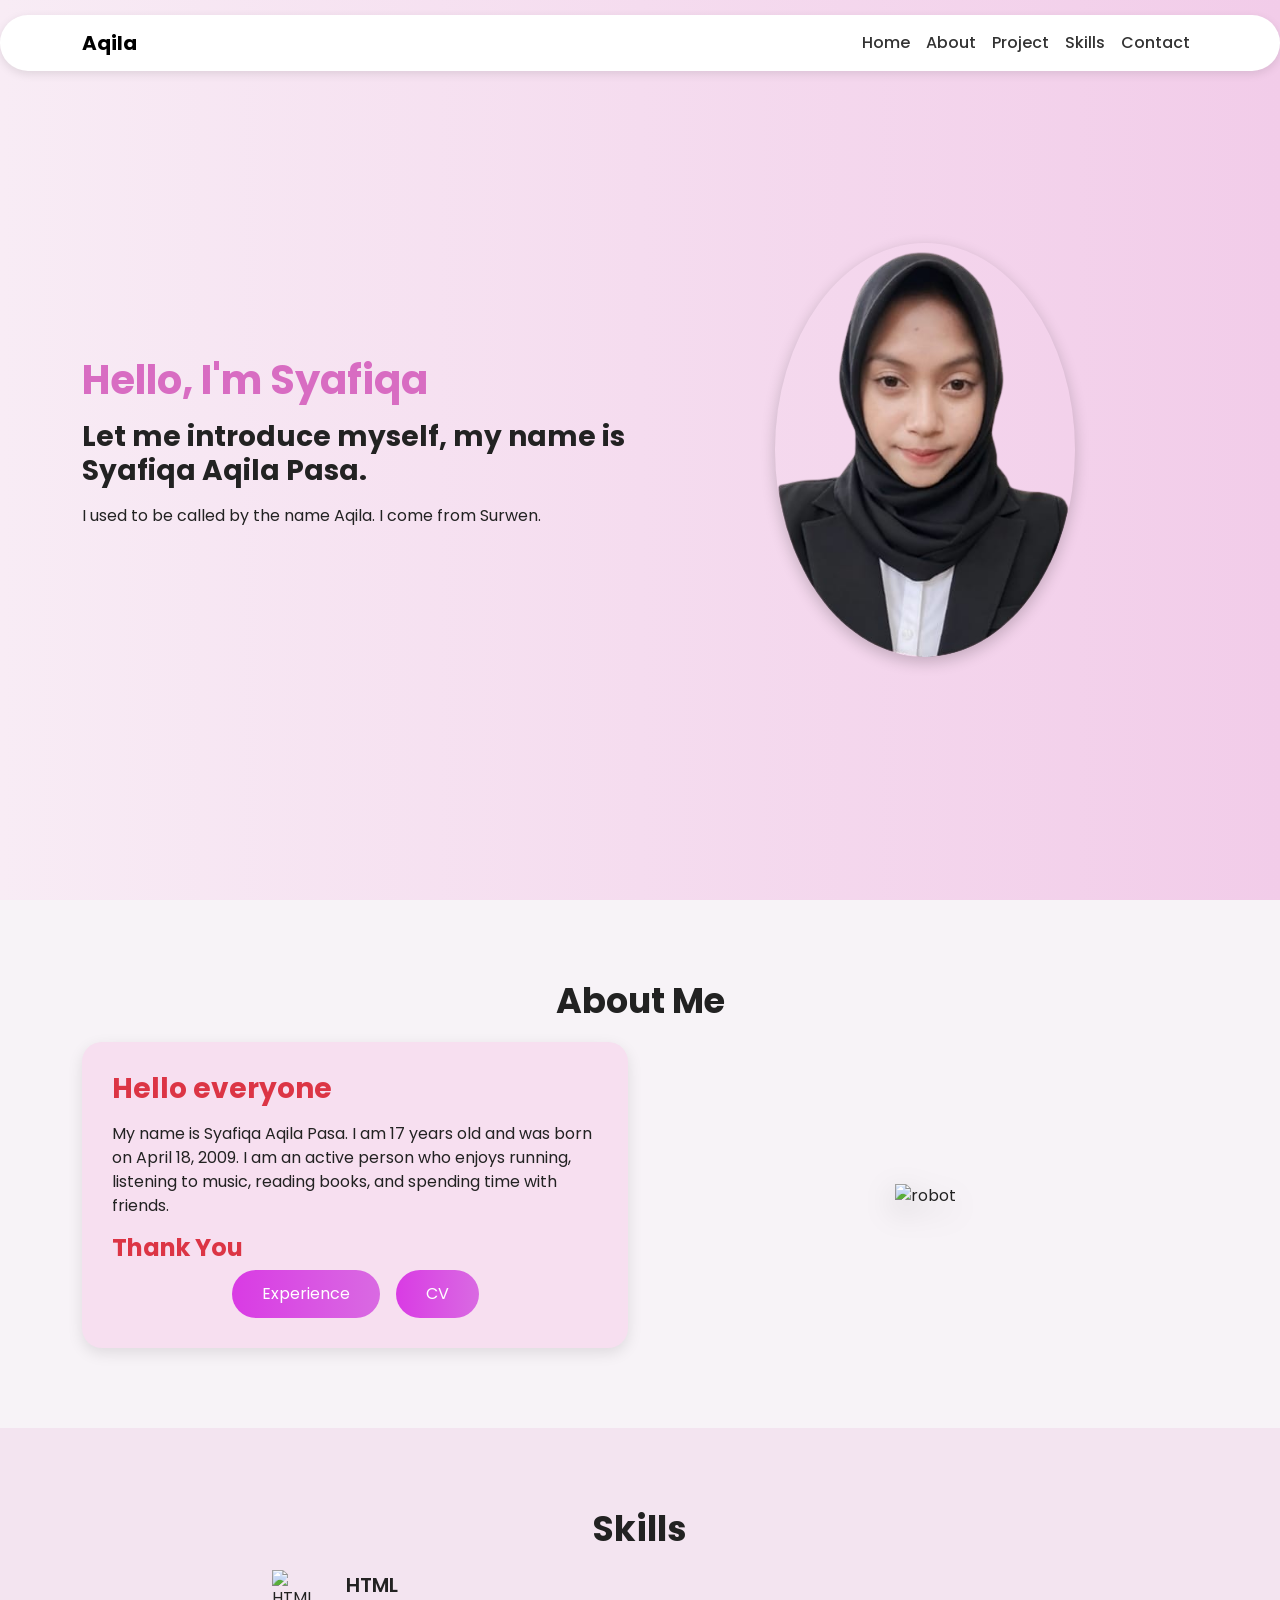
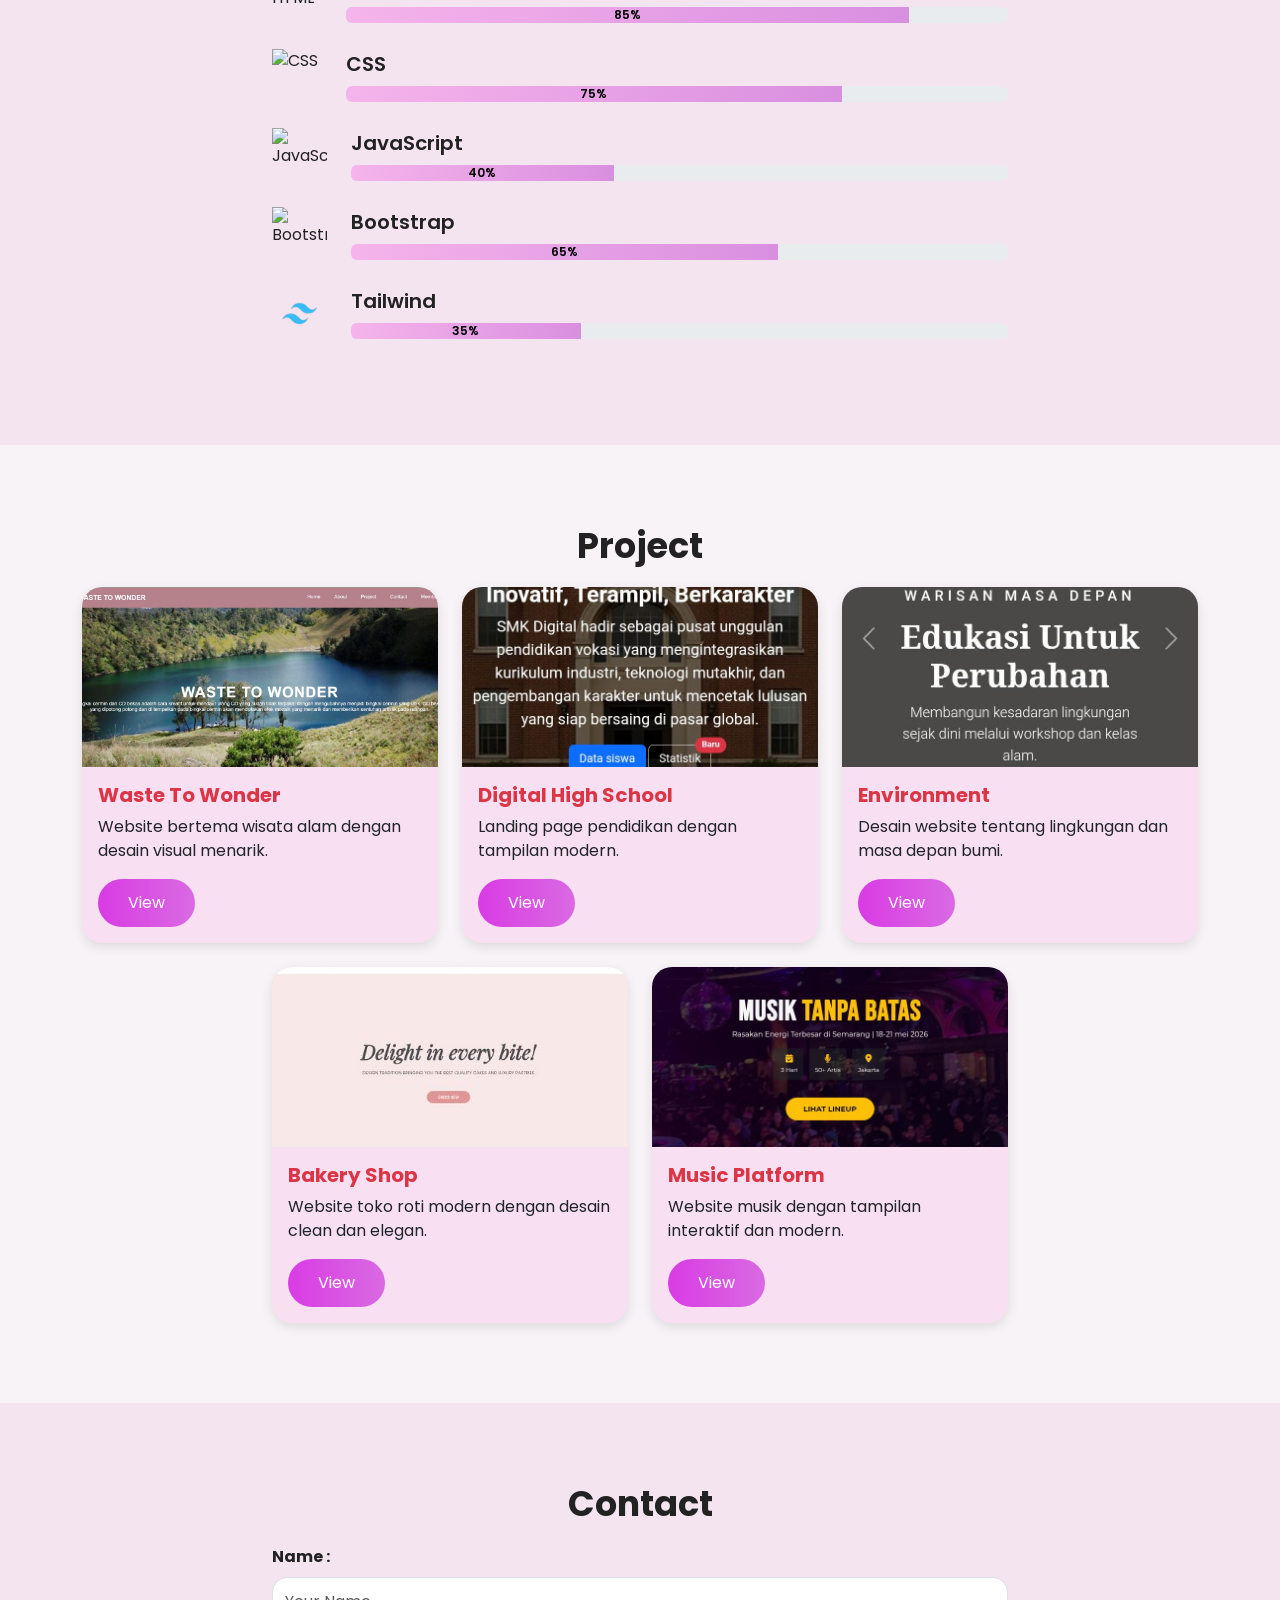
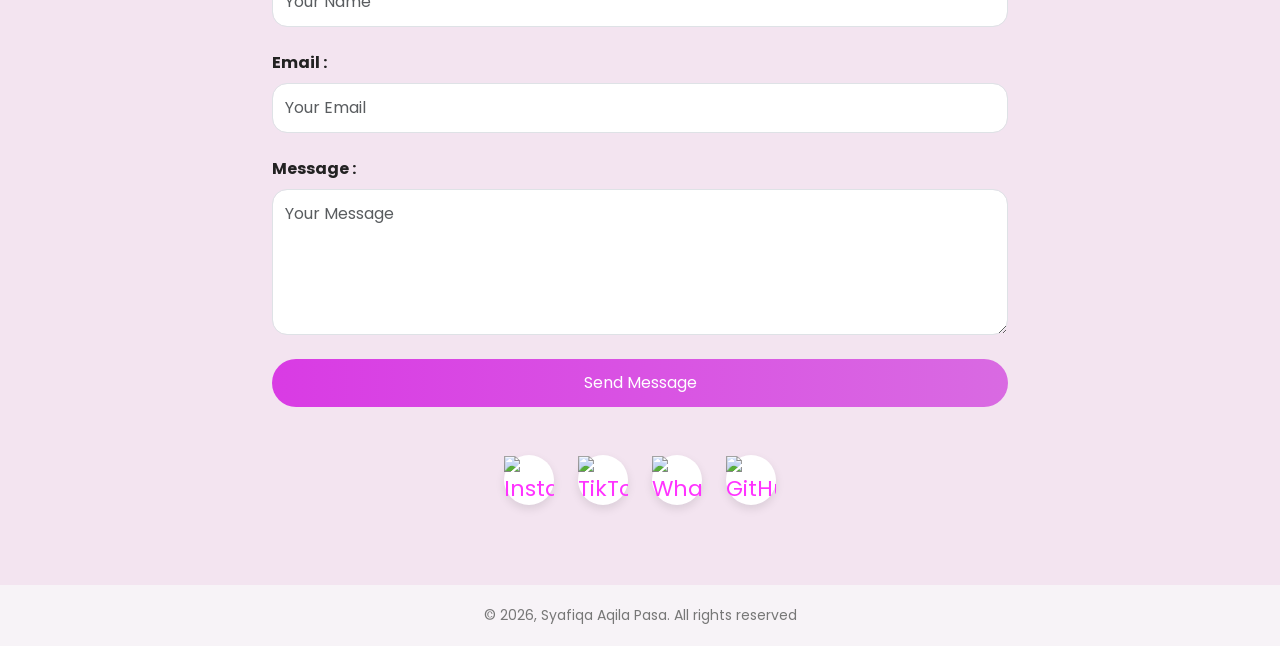
==== index.html @ b331b490 "Add files via upload" ====
<!DOCTYPE html>
<html lang="id">
<head>
  <meta charset="UTF-8">
  <meta name="viewport" content="width=device-width, initial-scale=1.0">
  <title>Portfolio Aqila</title>

  <!-- Bootstrap -->
  <link href="https://cdn.jsdelivr.net/npm/bootstrap@5.3.3/dist/css/bootstrap.min.css" rel="stylesheet">

  <!-- Bootstrap Icons -->
  <link rel="stylesheet" href="https://cdn.jsdelivr.net/npm/bootstrap-icons@1.11.3/font/bootstrap-icons.min.css">

  <!-- Google Font -->
  <link href="https://fonts.googleapis.com/css2?family=Poppins:wght@300;400;500;600;700&display=swap" rel="stylesheet">

  <!-- CSS -->
  <link rel="stylesheet" href="portofolio.css">
</head>
<body>

  <!-- Navbar -->
<div class="container">
  <nav class="navbar navbar-expand-lg px-4 fixed-top">
    
    <div class="container nav-container">

      <a class="navbar-brand" href="#">Aqila</a>

      <button class="navbar-toggler" type="button" data-bs-toggle="collapse" data-bs-target="#navbarNav">
        <span class="navbar-toggler-icon"></span>
      </button>

      <div class="collapse navbar-collapse justify-content-end" id="navbarNav">
        <ul class="navbar-nav">
          <li class="nav-item"><a class="nav-link" href="#home">Home</a></li>
          <li class="nav-item"><a class="nav-link" href="#about">About</a></li>
          <li class="nav-item"><a class="nav-link" href="#project">Project</a></li>
          <li class="nav-item"><a class="nav-link" href="#skills">Skills</a></li>
          <li class="nav-item"><a class="nav-link" href="#contact">Contact</a></li>
        </ul>
      </div>

    </div>
  </nav>
</div>
  <!-- Hero -->
  <section class="hero" id="home">
    <div class="container">
      <div class="row align-items-center">

        <div class="col-lg-6">
          <h1>Hello, I'm Syafiqa</h1>

          <h3 class="fw-bold mt-3">
            Let me introduce myself, my name is Syafiqa Aqila Pasa.
          </h3>

          <p class="mt-3">
            I used to be called by the name Aqila. I come from Surwen.
          </p>
        </div>

        <div class="col-lg-6 text-center mt-5 mt-lg-0">
          <img src="yyy1.png" alt="profile">
        </div>

      </div>
    </div>
  </section>

  <!-- About -->
  <section id="about">
    <div class="container">

      <h2 class="section-title">About Me</h2>

      <div class="row align-items-center">

        <div class="col-lg-6">
          <div class="about-box">

            <h3 class="text-danger fw-bold">Hello everyone</h3>

            <p class="mt-3">
              My name is Syafiqa Aqila Pasa. I am 17 years old and was born on April 18, 2009.
              I am an active person who enjoys running, listening to music,
              reading books, and spending time with friends.
            </p>

            <h4 class="text-danger fw-bold">Thank You</h4>
            <!-- LINK -->
            <div class="d-flex gap-3 justify-content-center">
  
            <a href="experiec.html" class="btn btn-custom">
              Experience
            </a>

            <a href="cv.html" class="btn btn-custom">
              CV
            </a>
            </div>
          </div>
        </div>

        <div class="col-lg-6 text-center mt-4 mt-lg-0">

  <div class="robot-animation">
    <img 
      class="robot-img"
      src="https://cdn-icons-png.flaticon.com/512/4712/4712109.png" 
      alt="robot"
    >
  </div>

</div>
  </section>

  <!-- Skills -->
  <section class="skills" id="skills">

  <div class="container">

    <h2 class="section-title">Skills</h2>

    <div class="row justify-content-center">

      <div class="col-lg-8">

        <!-- HTML -->
        <div class="skill-item d-flex align-items-center mb-4">

          <img 
            src="https://cdn-icons-png.flaticon.com/512/732/732212.png" 
            alt="HTML"
            class="skill-icon"
          >

          <div class="w-100 ms-4">
            <h5>HTML</h5>

            <div class="progress">
              <div class="progress-bar" style="width:85%">
                85%
              </div>
            </div>
          </div>

        </div>

        <!-- CSS -->
        <div class="skill-item d-flex align-items-center mb-4">

          <img 
            src="https://cdn-icons-png.flaticon.com/512/732/732190.png" 
            alt="CSS"
            class="skill-icon"
          >

          <div class="w-100 ms-4">
            <h5>CSS</h5>

            <div class="progress">
              <div class="progress-bar" style="width:75%">
                75%
              </div>
            </div>
          </div>

        </div>

        <!-- JavaScript -->
        <div class="skill-item d-flex align-items-center mb-4">

          <img 
            src="https://cdn-icons-png.flaticon.com/512/5968/5968292.png" 
            alt="JavaScript"
            class="skill-icon"
          >

          <div class="w-100 ms-4">
            <h5>JavaScript</h5>

            <div class="progress">
              <div class="progress-bar" style="width:40%">
                40%
              </div>
            </div>
          </div>

        </div>

        <!-- Bootstrap -->
        <div class="skill-item d-flex align-items-center mb-4">

          <img 
            src="https://cdn-icons-png.flaticon.com/512/5968/5968672.png" 
            alt="Bootstrap"
            class="skill-icon"
          >

          <div class="w-100 ms-4">
            <h5>Bootstrap</h5>

            <div class="progress">
              <div class="progress-bar" style="width:65%">
                65%
              </div>
            </div>
          </div>

        </div>
<!-- Tailwind -->
<div class="skill-item d-flex align-items-center mb-4">

          <img 
            src="t.png" 
            alt="Tailwind"
            class="skill-icon"
          >

            <div class="w-100 ms-4">
              <h5>Tailwind</h5>

    <div class="progress">
      <div class="progress-bar" style="width:35%">
        35%
      </div>
    </div>
  </div>

</div>
      </div>

    </div>
  </div>
</section>

 <!-- Project -->
<section id="project">

  <div class="container">

    <h2 class="section-title">Project</h2>

    <div class="row g-4 justify-content-center">

      <!-- Project 1 -->
      <div class="col-md-6 col-lg-4">
        <div class="card project-card h-100">

          <div class="project-img">
            <img src="3.jpg" class="card-img-top">
          </div>

          <div class="card-body">
            <h5 class="fw-bold text-danger">Waste To Wonder</h5>

            <p>
              Website bertema wisata alam dengan desain visual menarik.
            </p>

            <!-- LINK -->
            <a href="https://wastetowonderr.netlify.app/" class="btn btn-custom">
              View
            </a>

          </div>

        </div>
      </div>

      <!-- Project 2 -->
      <div class="col-md-6 col-lg-4">
        <div class="card project-card h-100">

          <div class="project-img">
            <img src="44.jpeg" class="card-img-top">
          </div>

          <div class="card-body">
            <h5 class="fw-bold text-danger">Digital High School</h5>

            <p>
              Landing page pendidikan dengan tampilan modern.
            </p>

            <!-- LINK -->
            <a href="https://qilasyafiqaa.github.io/tugas2-botstrap-/" class="btn btn-custom">
              View
            </a>

          </div>

        </div>
      </div>

      <!-- Project 3 -->
      <div class="col-md-6 col-lg-4">
        <div class="card project-card h-100">

          <div class="project-img">
            <img src="22.jpeg" class="card-img-top">
          </div>

          <div class="card-body">
            <h5 class="fw-bold text-danger">Environment</h5>

            <p>
              Desain website tentang lingkungan dan masa depan bumi.
            </p>

            <!-- LINK -->
            <a href="https://qilasyafiqaa.github.io/tugas-3-enviromentt/" class="btn btn-custom">
              View
            </a>

          </div>

        </div>
      </div>

      <!-- Project 4 -->
      <div class="col-md-6 col-lg-4">
        <div class="card project-card h-100">

          <div class="project-img">
            <img src="1.jpeg" class="card-img-top">
          </div>

          <div class="card-body">
            <h5 class="fw-bold text-danger">Bakery Shop</h5>

            <p>
              Website toko roti modern dengan desain clean dan elegan.
            </p>

            <!-- LINK -->
            <a href="https://qilasyafiqaa.github.io/tugas4_bootstrap/" class="btn btn-custom">
              View
            </a>

          </div>

        </div>
      </div>

      <!-- Project 5 -->
      <div class="col-md-6 col-lg-4">
        <div class="card project-card h-100">

          <div class="project-img">
            <img src="55.jpeg" class="card-img-top">
          </div>

          <div class="card-body">
            <h5 class="fw-bold text-danger">Music Platform</h5>

            <p>
              Website musik dengan tampilan interaktif dan modern.
            </p>

            <!-- LINK -->
            <a href="https://qilasyafiqaa.github.io/tugas5/" class="btn btn-custom">
              View
            </a>

          </div>

        </div>
      </div>

    </div>
  </div>
</section>

  <!-- Contact -->
  <section class="contact" id="contact">

    <div class="container">

      <h2 class="section-title">Contact</h2>

      <div class="row justify-content-center">

        <div class="col-lg-8">

          <form id="contactForm">

            <div class="mb-4">
              <label class="form-label fw-bold">Name :</label>

              <input type="text" class="form-control" placeholder="Your Name">
            </div>

            <div class="mb-4">
              <label class="form-label fw-bold">Email :</label>

              <input type="email" class="form-control" placeholder="Your Email">
            </div>

            <div class="mb-4">
              <label class="form-label fw-bold">Message :</label>

              <textarea class="form-control" rows="5" placeholder="Your Message"></textarea>
            </div>

            <button type="submit" class="btn btn-custom w-100">
              Send Message
            </button>

          </form>

        </div>
            <!-- Font Awesome -->
<div class="social-icons d-flex justify-content-center gap-4 mt-5">

  <!-- Instagram -->
  <a href="https://instagram.com/liashyaaa" target="_blank">
    <img src="https://cdn-icons-png.flaticon.com/512/2111/2111463.png" 
         alt="Instagram" width="50">
  </a>

  <!-- TikTok -->
  <a href="https://tiktok.com/@aashyaaa_a" target="_blank">
    <img src="https://cdn-icons-png.flaticon.com/512/3046/3046121.png" 
         alt="TikTok" width="50">
  </a>

  <!-- WhatsApp -->
  <a href="https://wa.me/6285717276340?text=Halo%20saya%20ingin%20bertanya"
target="_blank">
 <img src="https://cdn-icons-png.flaticon.com/512/733/733585.png" 
         alt="WhatsApp" width="50">   
</a>
  <!-- GitHub -->
  <a href="https://github.com/qilasyafiqaa" target="_blank">
    <img src="https://cdn-icons-png.flaticon.com/512/733/733553.png" 
         alt="GitHub" width="50">
  </a>

</div>
      </div>
    </div>
  </section>

  <!-- Footer -->
  <footer>
    © 2026, Syafiqa Aqila Pasa. All rights reserved
  </footer>

  <!-- Bootstrap JS -->
  <script src="https://cdn.jsdelivr.net/npm/bootstrap@5.3.3/dist/js/bootstrap.bundle.min.js"></script>

  <!-- JS -->
  <script src="script.js"></script>

</body>
</html>
---- portofolio.css ----
*{
  margin: 0;
  padding: 0;
  box-sizing: border-box;
  font-family: 'Poppins', sans-serif;
}

body{
  background: #f7f3f7;
  color: #222;
  font-family: Arial, sans-serif;
}

section{
  padding: 80px 0;
}

.navbar{
  background: #fff;
  border-radius: 50px;
  margin-top: 15px;
  box-shadow: 0 3px 10px rgba(0,0,0,0.1);
}

.navbar-brand{
  font-weight: 700;
}

.nav-link{
  font-weight: 500;
  color: #333 !important;
}

.hero{
  background: linear-gradient(to right,#f8ecf5,#f2cce9);
  min-height: 100vh;
  display: flex;
  align-items: center;
  padding: 70px 0;
}

.hero h1{
  color: #d86cc2;
  font-weight: 700;
}

.hero img{
  width: 300px;
  border-radius: 50%;
  border: 10px solid #fff #ff4dff;
  object-fit: cover;
  box-shadow: 0 5px 15px rgba(0,0,0,0.2);
}

.section-title{
  text-align: center;
  font-weight: 700;
  margin-bottom: 50px;
  font-size: 35px;
  font-weight: bold;
  margin-bottom: 20px;
  text-align: center;
}

.about-box{
  background: #f7dff0;
  padding: 30px;
  border-radius: 20px;
  box-shadow: 0 5px 15px rgba(0,0,0,0.1);
}

.robot-img{
  width: 250px;
}

.skills{
  background: #f3e4f0;
}

.skill-item{
  margin-bottom: 30px;
}

.skill-icon{
  width: 55px;
  height: 55px;
  object-fit: contain;
}

.skill-item h5{
  font-weight: 600;
  margin-bottom: 10px;
}

/* ROBOT IMAGE */
.robot-img{
  width: 250px;
  animation: floating 3s ease-in-out infinite;
}

/* Animasi mengambang */
@keyframes floating{
  0%{
    transform: translateY(0px);
  }

  50%{
    transform: translateY(-20px);
  }

  100%{
    transform: translateY(0px);
  }
}

/* efek bayangan */
.robot-animation{
  display: inline-block;
  filter: drop-shadow(0 10px 15px rgba(0,0,0,0.2));
}

.progress-bar{
  background: linear-gradient(to right,#f5b4eb,#d98fe0);
  font-weight: 600;
  color: #000;
  display: flex;
  align-items: center;
  justify-content: center;
}

.project-card{
  background: #f8dff2;
  border: none;
  transition: 0.3s;
  border-radius: 20px;
  overflow: hidden;
  box-shadow: 0 4px 12px rgba(0,0,0,0.1);
}

.project-card:hover{
  transform: translateY(-5px);
}

.project-card img{
  height: 180px;
  object-fit: cover;
}

.btn-custom{
  background: linear-gradient(to right,#d93be4,#d96ae2);
  color: white;
  border: none;
  border-radius: 30px;
  padding: 12px 30px;
}

.btn-custom:hover{
  background: linear-gradient(to right,#c42ad1,#cf58da);
  color: white;
}

.contact{
  background: #f3e4f0;
}

.contact-box {
  background: white;
  border-radius: 20px;
  padding: 30px;
  box-shadow: 0 5px 15px rgba(0,0,0,0.1);
}

.social-icons a {
  width: 50px;
  height: 50px;
  background: white;
  border-radius: 50%;
  display: flex;
  align-items: center;
  justify-content: center;
  color: #ff33ff;
  font-size: 22px;
  text-decoration: none;
  box-shadow: 0 4px 10px rgba(0,0,0,0.1);
  transition: 0.3s;
}

.social-icons a:hover {
  background: #ff33ff;
  color: white;
  transform: scale(1.1);
}

.form-control{
  border-radius: 15px;
  padding: 12px;
}

footer{
  padding: 20px;
  text-align: center;
  color: #777;
  font-size: 14px;
}
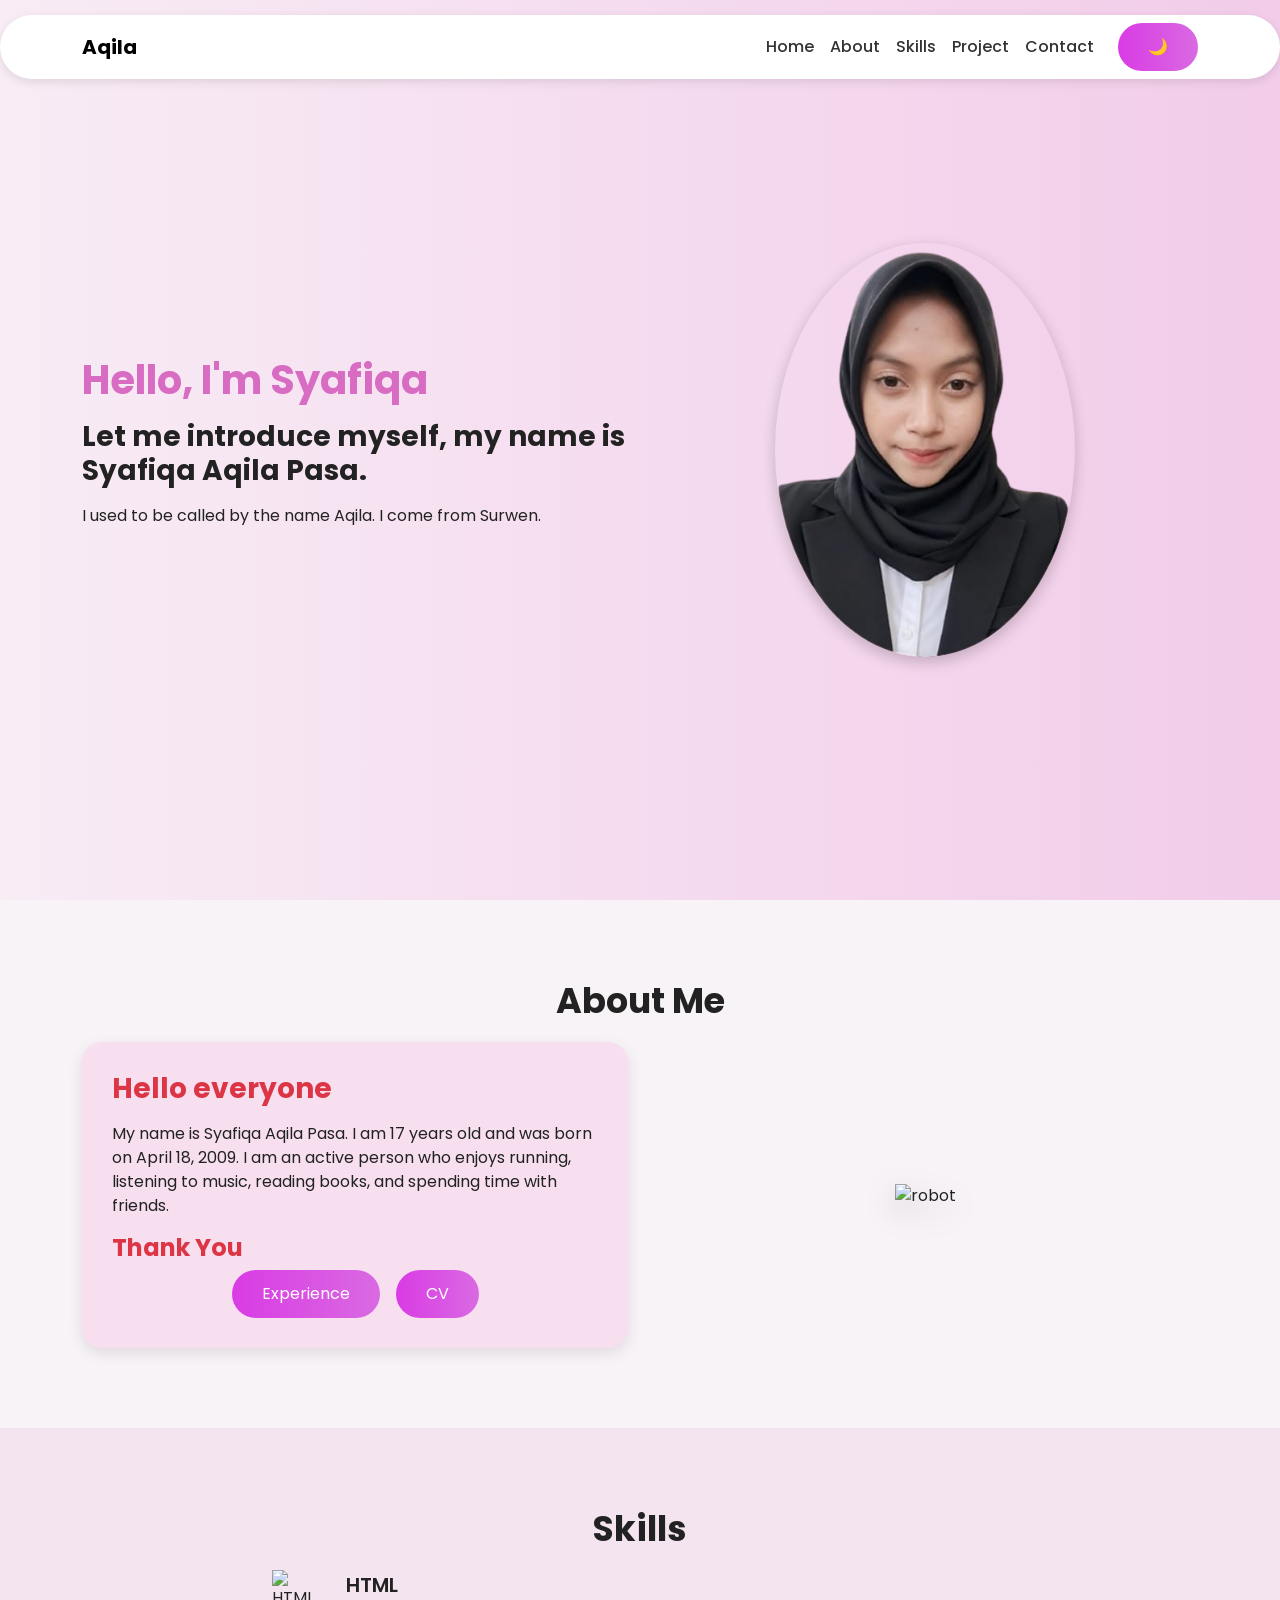
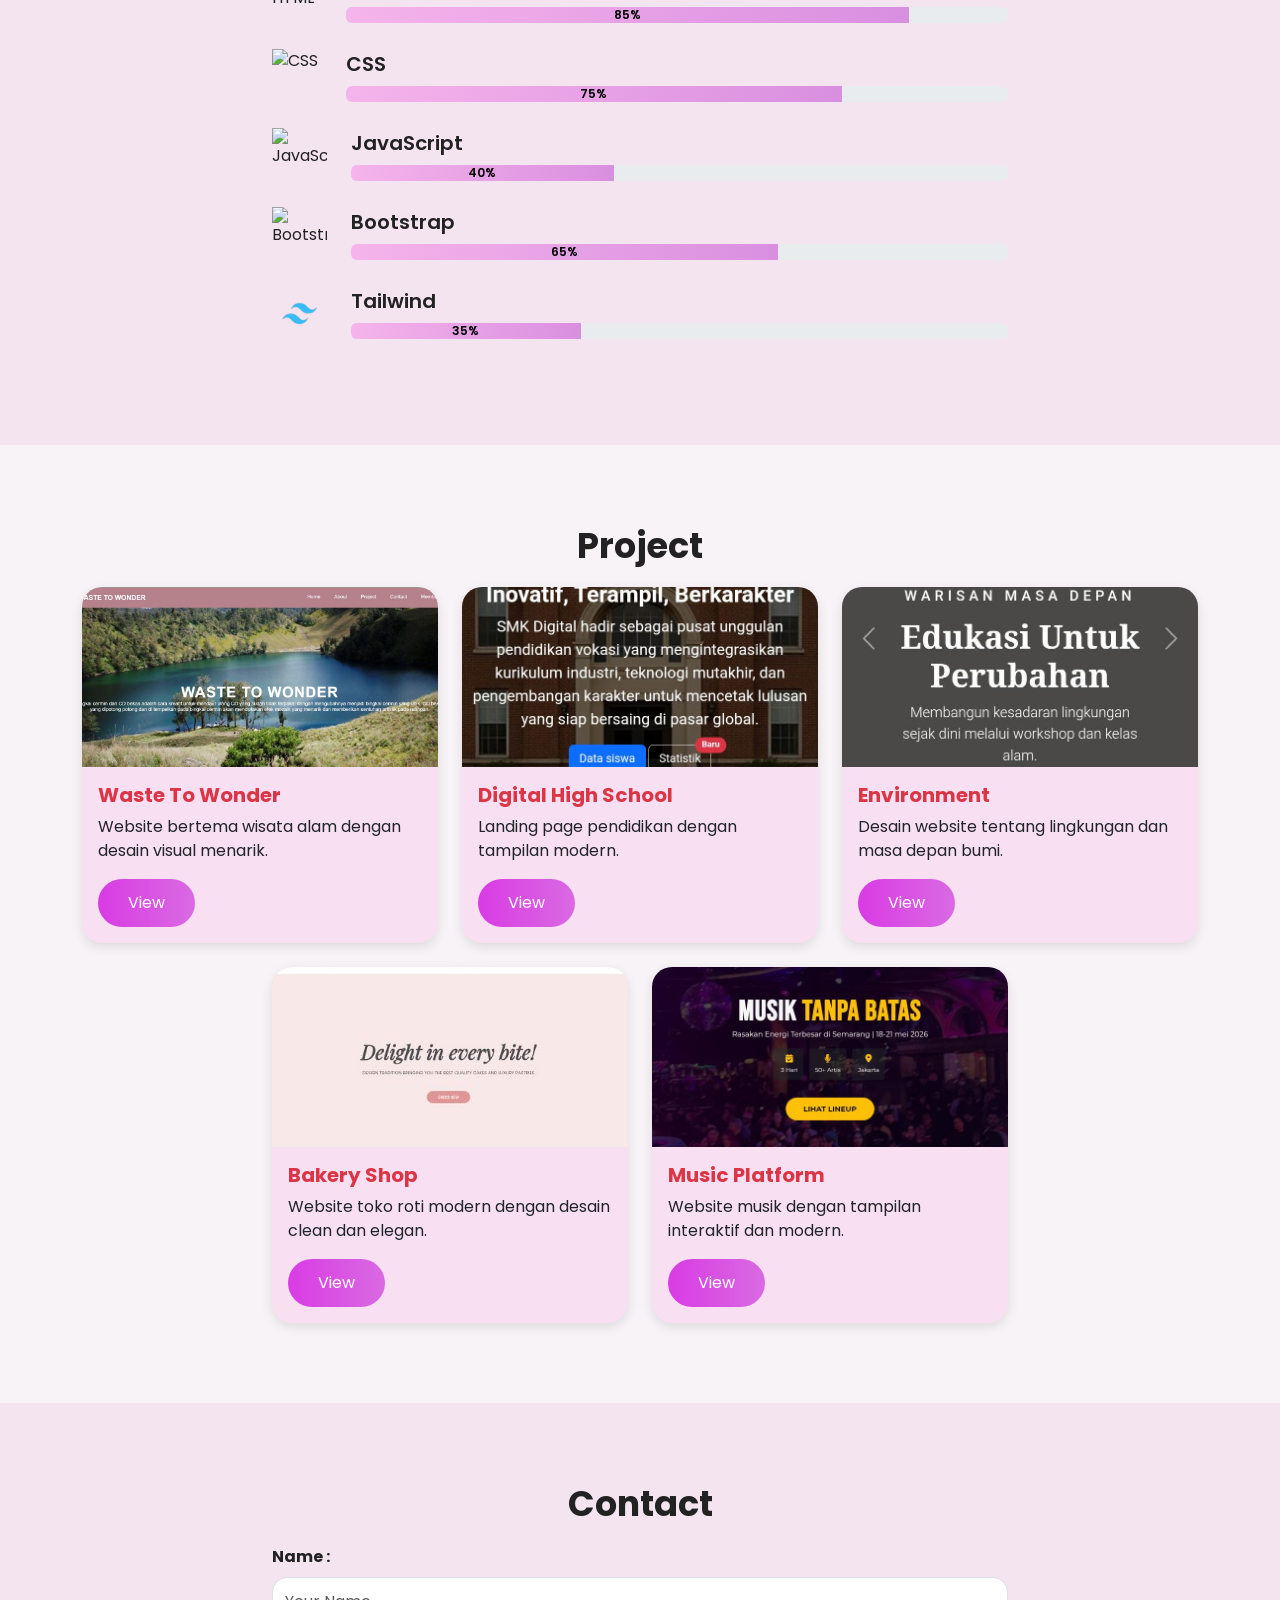
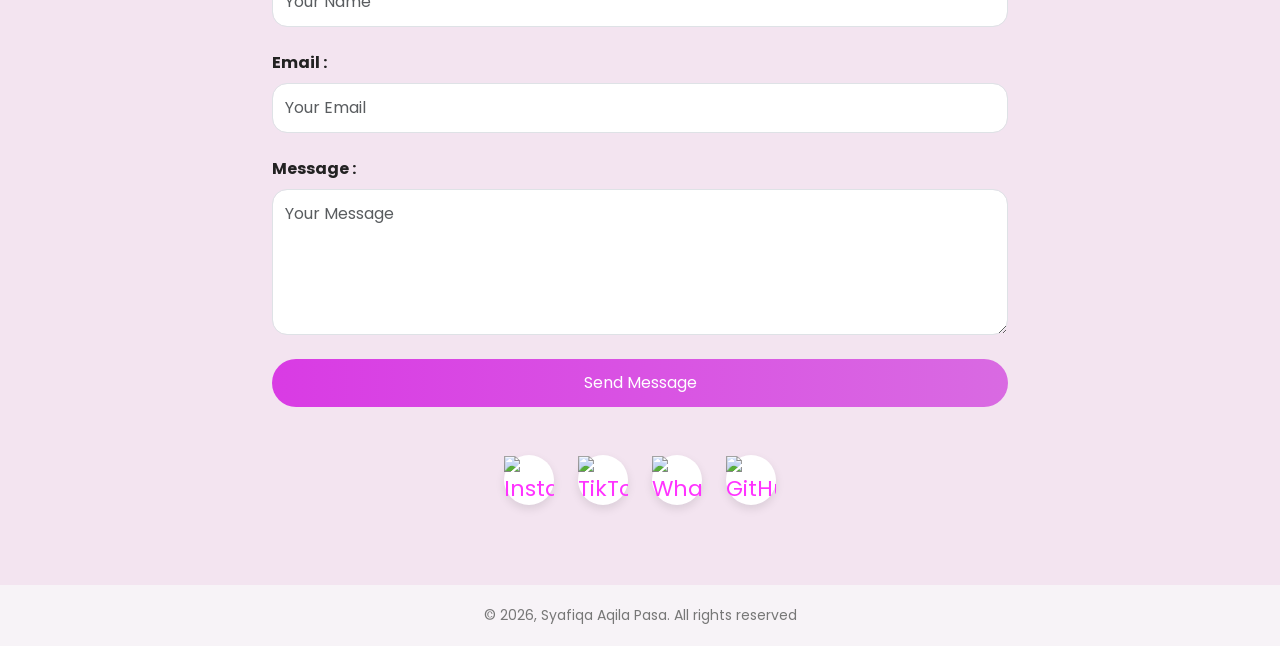
==== commit d0d6f0dd: "Add files via upload" ====
--- a/index.html
+++ b/index.html
@@ -21,6 +21,7 @@
 
   <!-- Navbar -->
 <div class="container">
+
   <nav class="navbar navbar-expand-lg px-4 fixed-top">
     
     <div class="container nav-container">
@@ -30,15 +31,22 @@
       <button class="navbar-toggler" type="button" data-bs-toggle="collapse" data-bs-target="#navbarNav">
         <span class="navbar-toggler-icon"></span>
       </button>
+
+      
 
       <div class="collapse navbar-collapse justify-content-end" id="navbarNav">
         <ul class="navbar-nav">
           <li class="nav-item"><a class="nav-link" href="#home">Home</a></li>
           <li class="nav-item"><a class="nav-link" href="#about">About</a></li>
-          <li class="nav-item"><a class="nav-link" href="#project">Project</a></li>
           <li class="nav-item"><a class="nav-link" href="#skills">Skills</a></li>
+           <li class="nav-item"><a class="nav-link" href="#project">Project</a></li>
           <li class="nav-item"><a class="nav-link" href="#contact">Contact</a></li>
         </ul>
+         
+        <button id="modeToggle" class="btn btn-custom ms-3">
+  🌙
+</button>
+
       </div>
 
     </div>
@@ -453,7 +461,7 @@
   <script src="https://cdn.jsdelivr.net/npm/bootstrap@5.3.3/dist/js/bootstrap.bundle.min.js"></script>
 
   <!-- JS -->
-  <script src="script.js"></script>
+  <script src="portofolio.js"></script>
 
 </body>
 </html>
--- a/portofolio.css
+++ b/portofolio.css
@@ -30,6 +30,8 @@
   font-weight: 500;
   color: #333 !important;
 }
+
+
 
 .hero{
   background: linear-gradient(to right,#f8ecf5,#f2cce9);
@@ -201,4 +203,53 @@
   text-align: center;
   color: #777;
   font-size: 14px;
+}
+
+/* DARK MODE */
+
+.dark-mode{
+  background: #121212 !important;
+  color: white !important;
+}
+
+.dark-mode .navbar{
+  background: #1f1f1f !important;
+}
+
+.dark-mode .nav-link,
+.dark-mode .navbar-brand,
+.dark-mode h1,
+.dark-mode h2,
+.dark-mode h3,
+.dark-mode h4,
+.dark-mode h5,
+.dark-mode p{
+  color: white !important;
+}
+
+.dark-mode .hero{
+  background: linear-gradient(to right,#1a1a1a,#2b2b2b) !important;
+}
+
+.dark-mode .about-box,
+.dark-mode .project-card,
+.dark-mode .contact-box{
+  background: #222 !important;
+  color: white !important;
+}
+
+.dark-mode .skills,
+.dark-mode .contact{
+  background: #181818 !important;
+}
+
+.dark-mode .form-control{
+  background: #333 !important;
+  color: white !important;
+  border: none;
+}
+
+.dark-mode footer{
+  background: #393838 !important;
+  color: #aaa !important;
 }
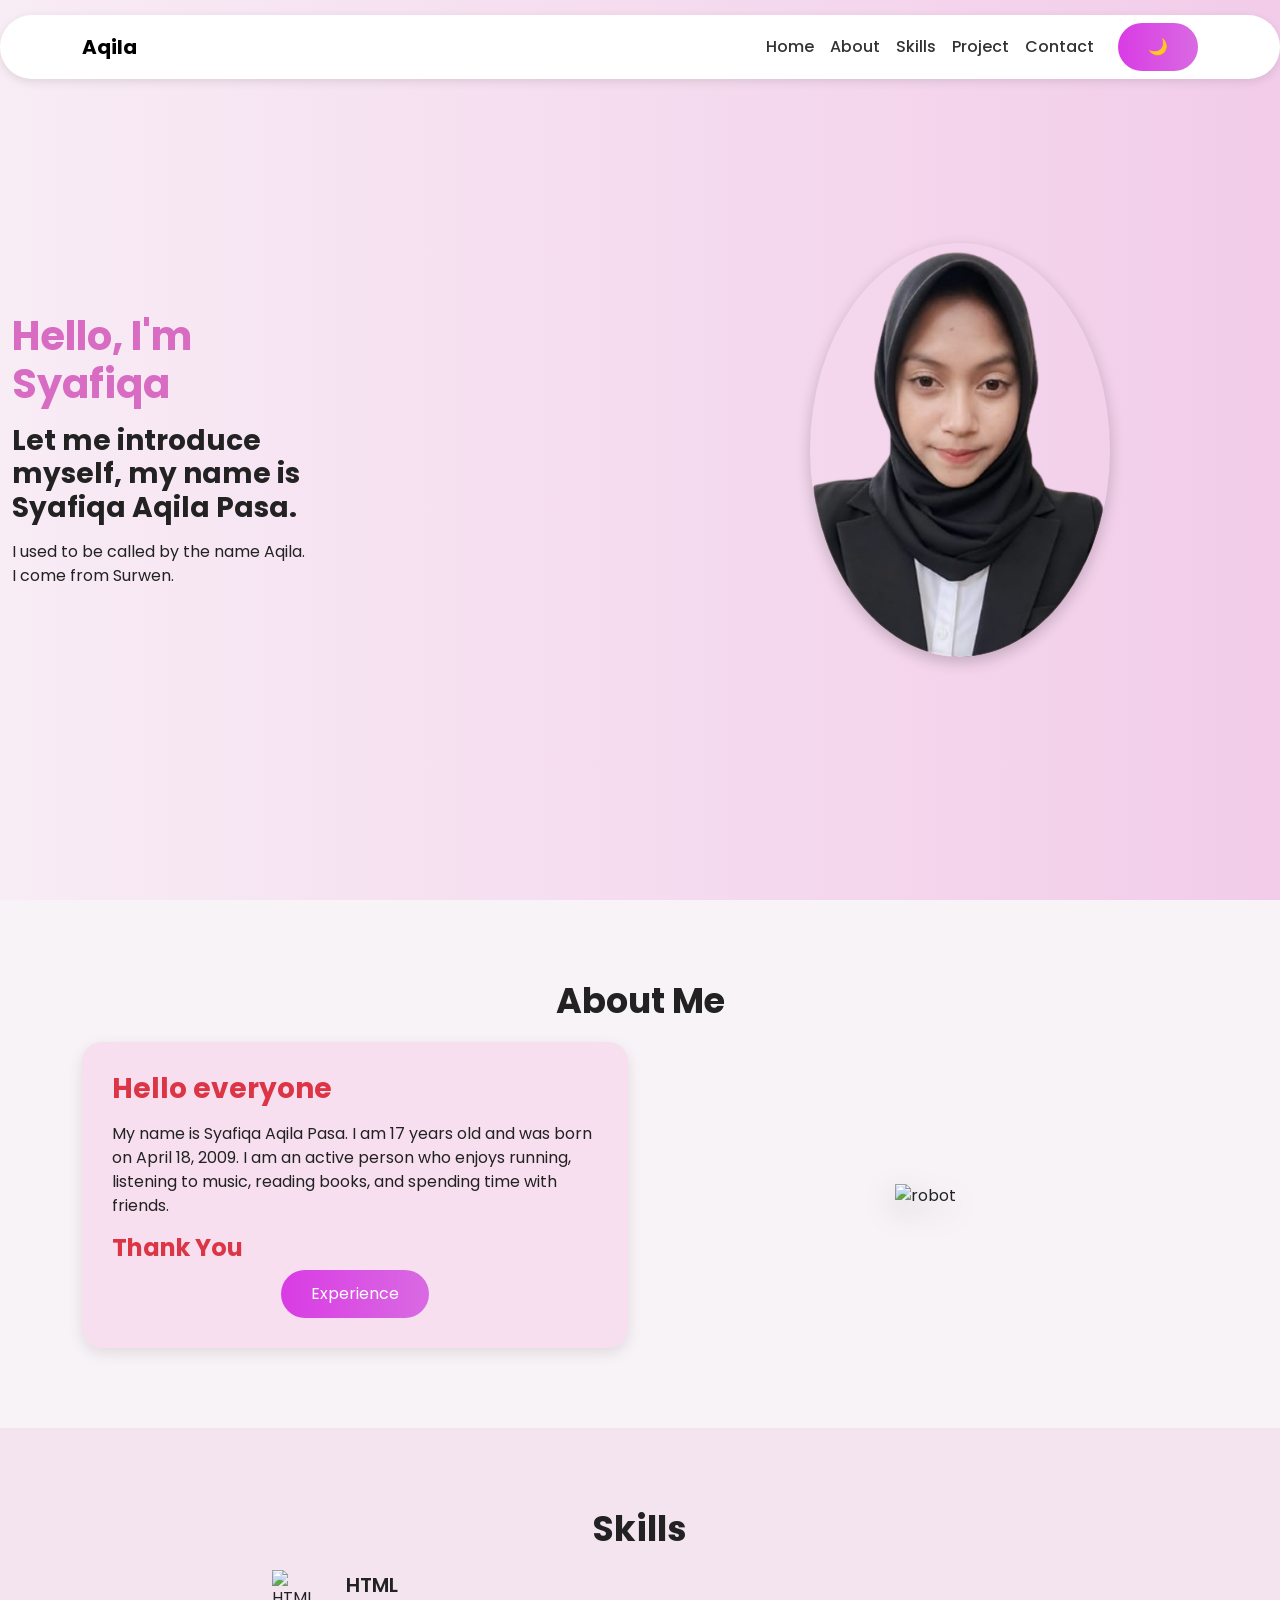
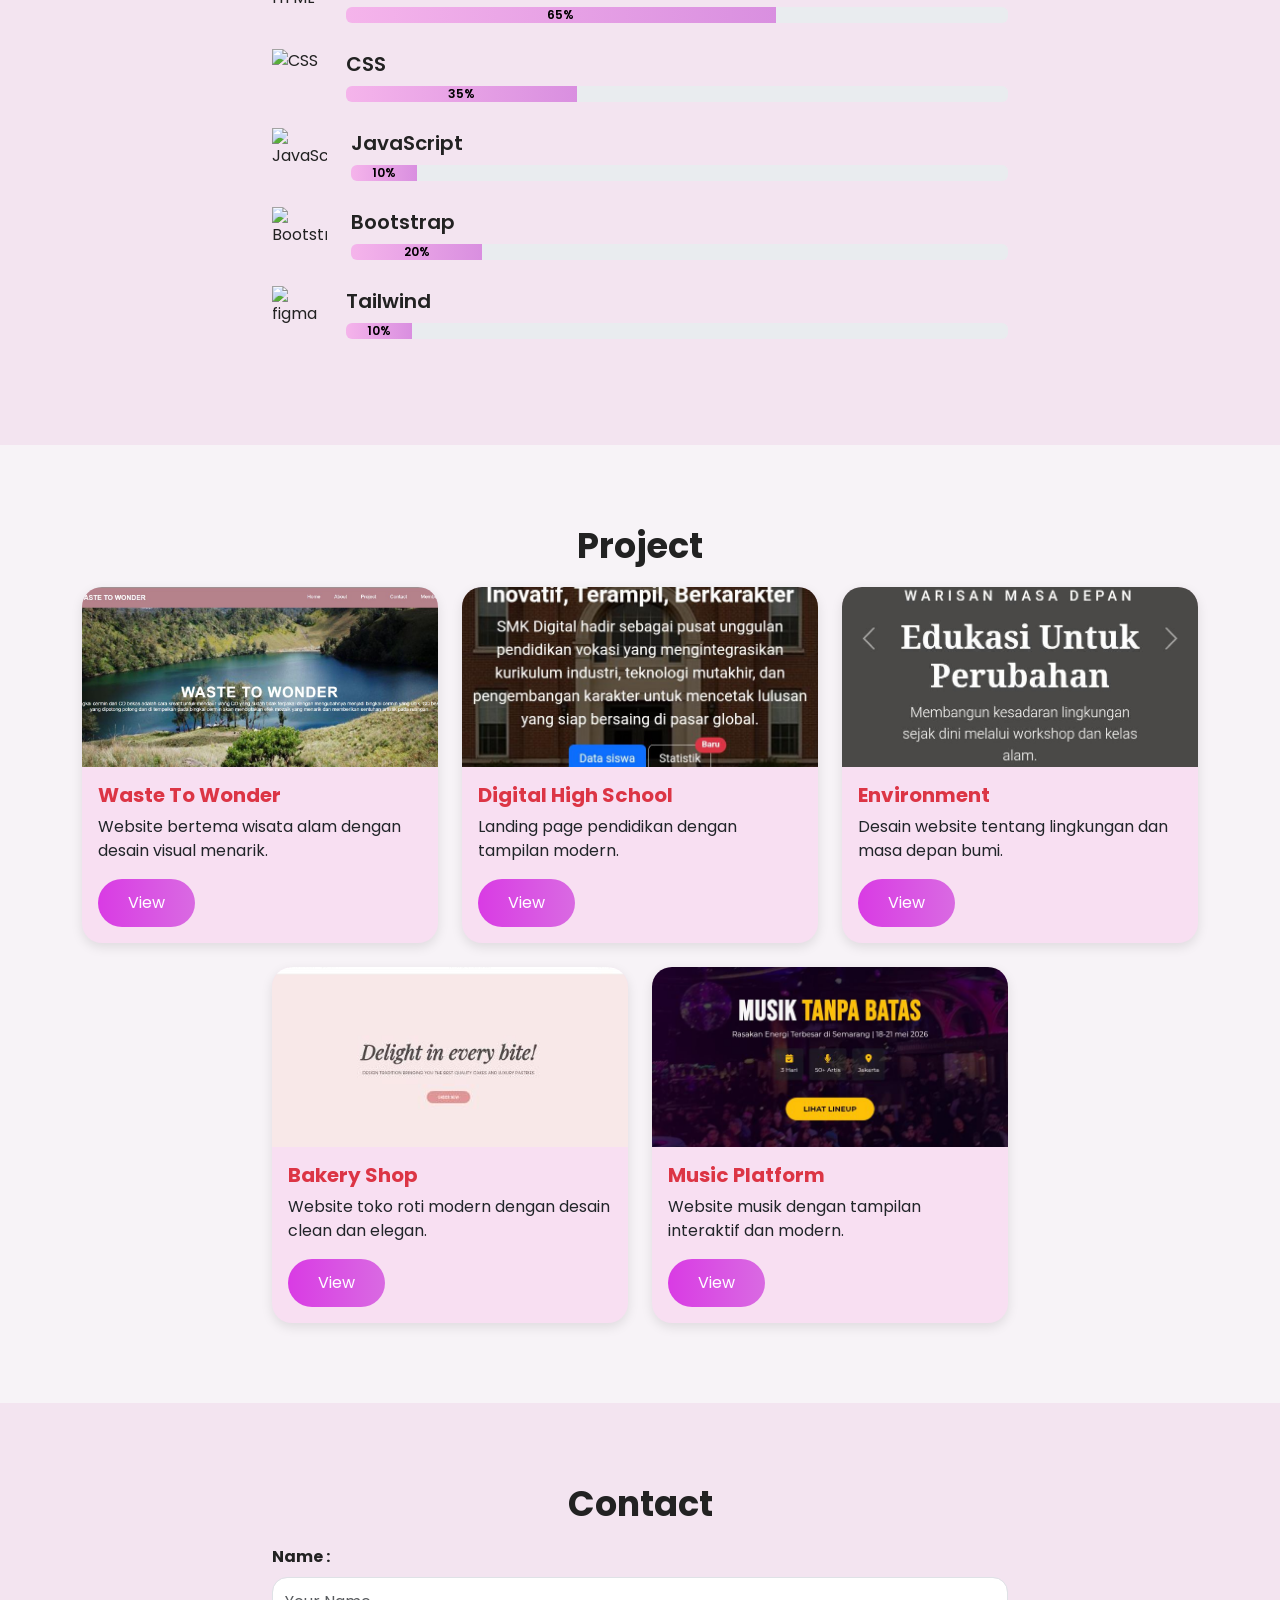
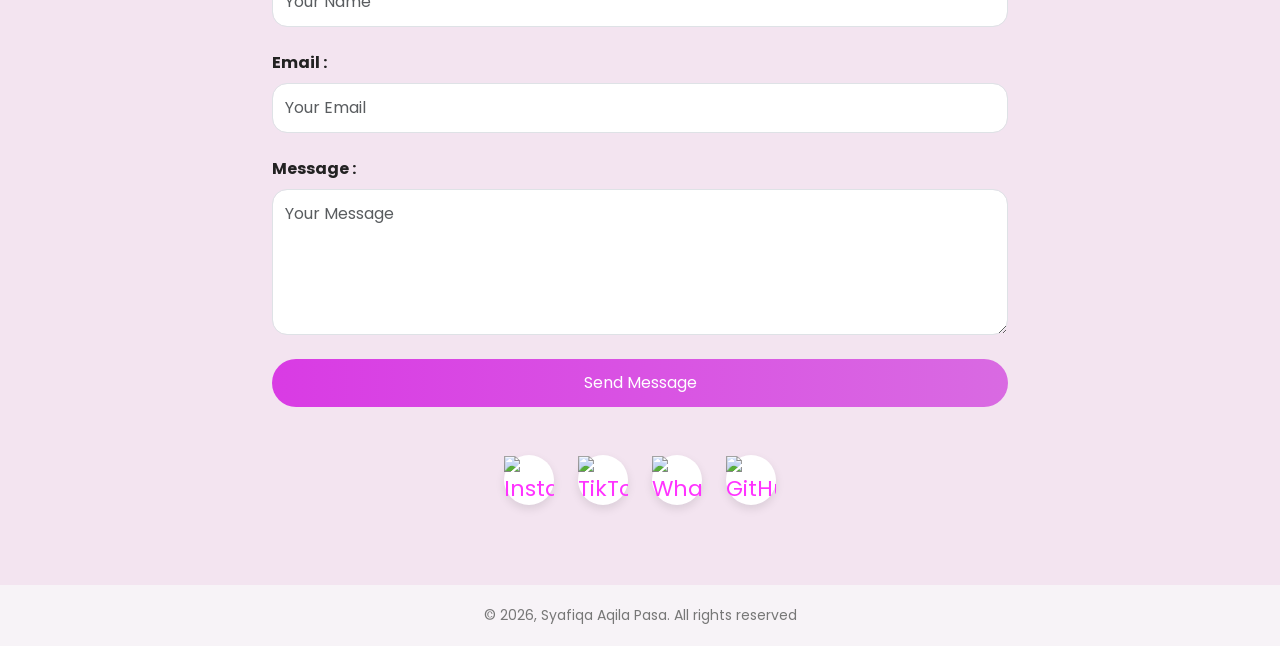
==== commit 2fa92737: "Update index.html" ====
--- a/index.html
+++ b/index.html
@@ -52,22 +52,32 @@
     </div>
   </nav>
 </div>
+
   <!-- Hero -->
-  <section class="hero" id="home">
+  <section class="hero d-flex align-items-center" id="home">
     <div class="container">
       <div class="row align-items-center">
 
         <div class="col-lg-6">
-          <h1>Hello, I'm Syafiqa</h1>
-
-          <h3 class="fw-bold mt-3">
+          
+          <h1 class="typing-text">
+                     <p></p>Hello, I'm   <span class="type-ismu"> 
+                  Syafiqa
+           </span>
+          </h1>
+
+          <h3 class="fw-bold mt-3 fade-text">
             Let me introduce myself, my name is Syafiqa Aqila Pasa.
           </h3>
 
-          <p class="mt-3">
+          <p class="mt-3 fade-text">
             I used to be called by the name Aqila. I come from Surwen.
           </p>
-        </div>
+
+        </div>
+
+      </div>
+    </div>
 
         <div class="col-lg-6 text-center mt-5 mt-lg-0">
           <img src="yyy1.png" alt="profile">
@@ -102,10 +112,6 @@
   
             <a href="experiec.html" class="btn btn-custom">
               Experience
-            </a>
-
-            <a href="cv.html" class="btn btn-custom">
-              CV
             </a>
             </div>
           </div>
@@ -148,8 +154,8 @@
             <h5>HTML</h5>
 
             <div class="progress">
-              <div class="progress-bar" style="width:85%">
-                85%
+              <div class="progress-bar" style="width:65%">
+                65%
               </div>
             </div>
           </div>
@@ -169,8 +175,8 @@
             <h5>CSS</h5>
 
             <div class="progress">
-              <div class="progress-bar" style="width:75%">
-                75%
+              <div class="progress-bar" style="width:35%">
+                35%
               </div>
             </div>
           </div>
@@ -190,8 +196,8 @@
             <h5>JavaScript</h5>
 
             <div class="progress">
-              <div class="progress-bar" style="width:40%">
-                40%
+              <div class="progress-bar" style="width:10%">
+                10%
               </div>
             </div>
           </div>
@@ -211,8 +217,8 @@
             <h5>Bootstrap</h5>
 
             <div class="progress">
-              <div class="progress-bar" style="width:65%">
-                65%
+              <div class="progress-bar" style="width:20%">
+                20%
               </div>
             </div>
           </div>
@@ -222,8 +228,8 @@
 <div class="skill-item d-flex align-items-center mb-4">
 
           <img 
-            src="t.png" 
-            alt="Tailwind"
+            src="fg.jpg" 
+            alt="figma"
             class="skill-icon"
           >
 
@@ -231,8 +237,8 @@
               <h5>Tailwind</h5>
 
     <div class="progress">
-      <div class="progress-bar" style="width:35%">
-        35%
+      <div class="progress-bar" style="width:10%">
+        10%
       </div>
     </div>
   </div>
@@ -464,4 +470,4 @@
   <script src="portofolio.js"></script>
 
 </body>
-</html>+</html>
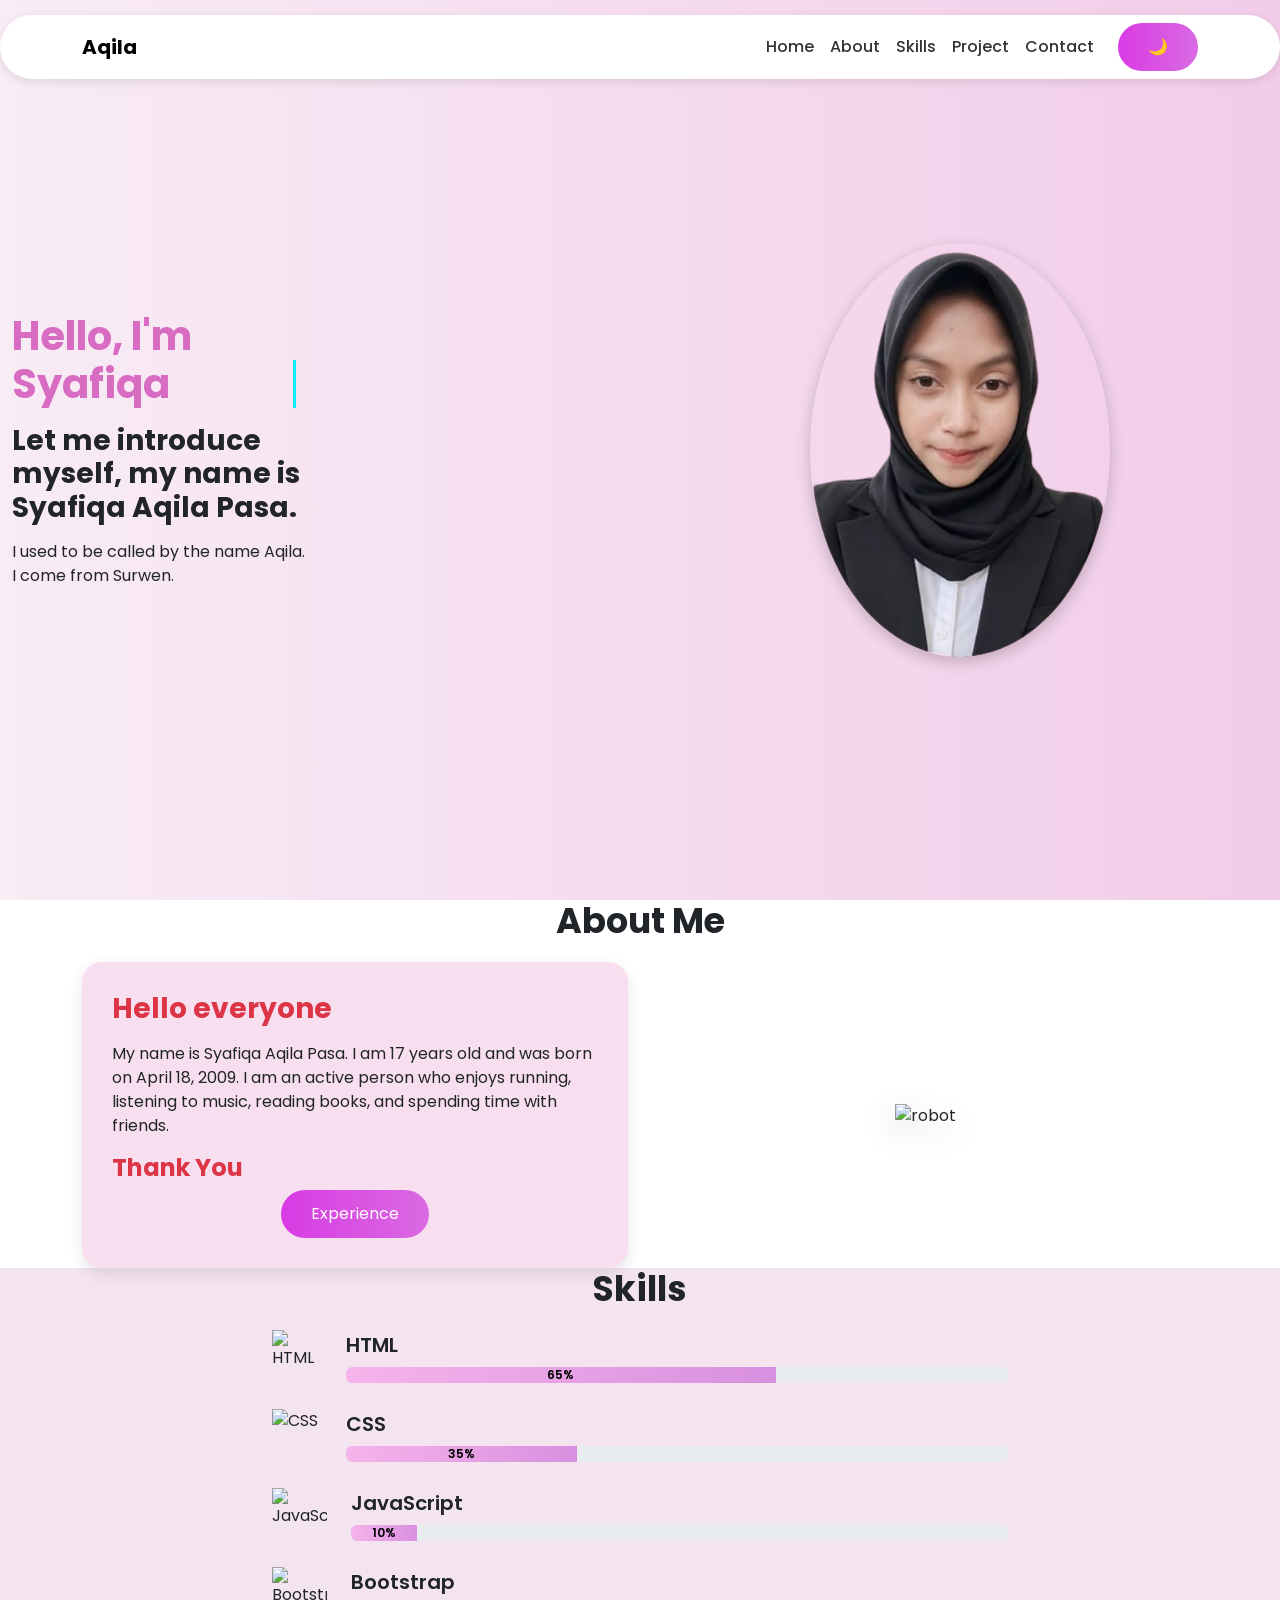
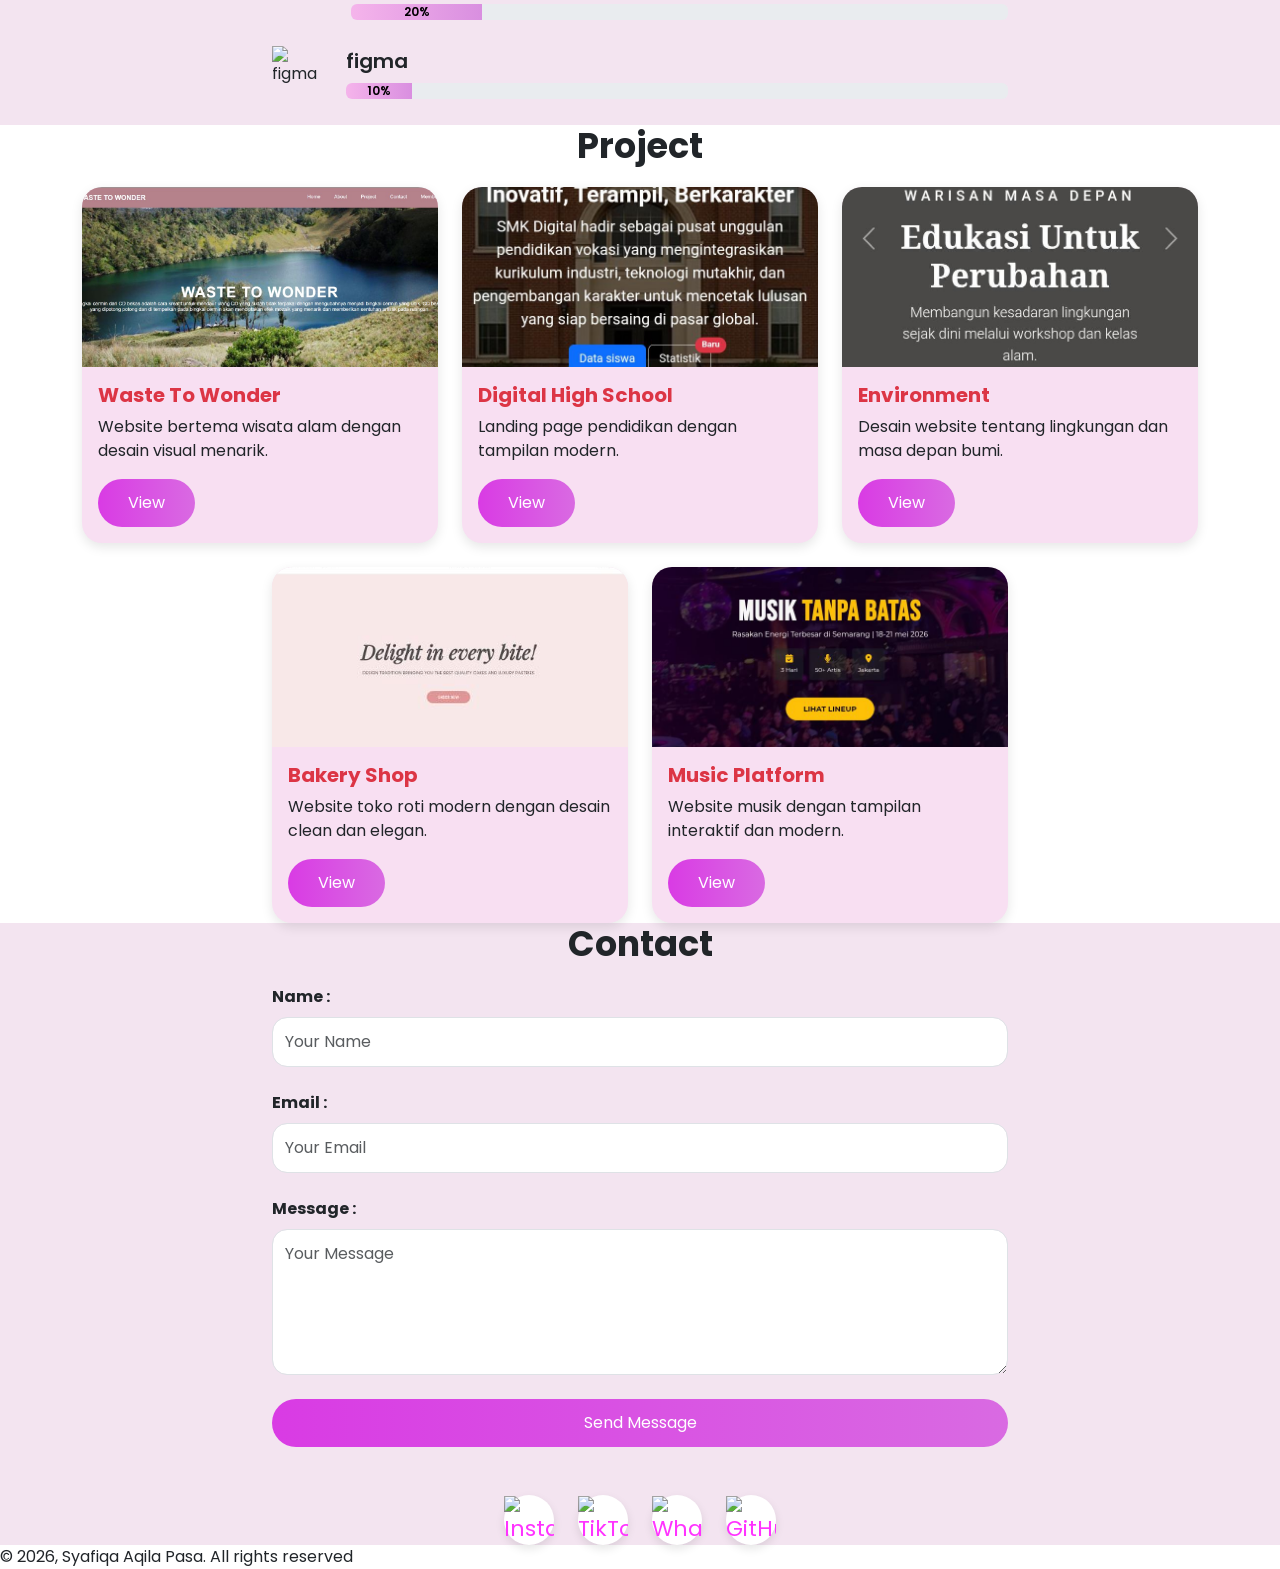
==== commit 72cead79: "Update index.html" ====
--- a/index.html
+++ b/index.html
@@ -234,7 +234,7 @@
           >
 
             <div class="w-100 ms-4">
-              <h5>Tailwind</h5>
+              <h5>figma</h5>
 
     <div class="progress">
       <div class="progress-bar" style="width:10%">
--- a/portofolio.css
+++ b/portofolio.css
@@ -5,13 +5,13 @@
   font-family: 'Poppins', sans-serif;
 }
 
-body{
+.body{
   background: #f7f3f7;
   color: #222;
   font-family: Arial, sans-serif;
 }
 
-section{
+.section{
   padding: 80px 0;
 }
 
@@ -93,7 +93,45 @@
   font-weight: 600;
   margin-bottom: 10px;
 }
-
+ 
+ .type-ismu {
+  display: inline-block;
+  width: 0;
+  vertical-align: bottom;
+  white-space: nowrap;
+  overflow: hidden;
+  border-right: 3px solid #00f2ff;
+  animation: 
+    typing-ismu 2s steps(10, end) forwards,
+    blink-caret 0.75s step-end infinite;
+}
+
+@keyframes typing-ismu {
+  from { width: 0; }
+  to { width: 10.5ch; }
+}
+
+@keyframes blink-caret {
+  from, to { border-color: transparent }
+  50% { border-color: #00f2ff }
+}
+
+@keyframes fadeUp {
+  to {
+    opacity: 1;
+    transform: translateY(0);
+  }
+}
+
+@keyframes fadeIn {
+  to { opacity: 1; }
+}
+
+@keyframes glow-text {
+  from { text-shadow: 0 0 10px rgba(0, 242, 255, 0.5); }
+  to { text-shadow: 0 0 25px rgba(0, 242, 255, 0.9), 0 0 10px rgba(0, 242, 255, 0.6); }
+}
+ 
 /* ROBOT IMAGE */
 .robot-img{
   width: 250px;
@@ -198,7 +236,7 @@
   padding: 12px;
 }
 
-footer{
+.footer{
   padding: 20px;
   text-align: center;
   color: #777;
@@ -252,4 +290,4 @@
 .dark-mode footer{
   background: #393838 !important;
   color: #aaa !important;
-}+}
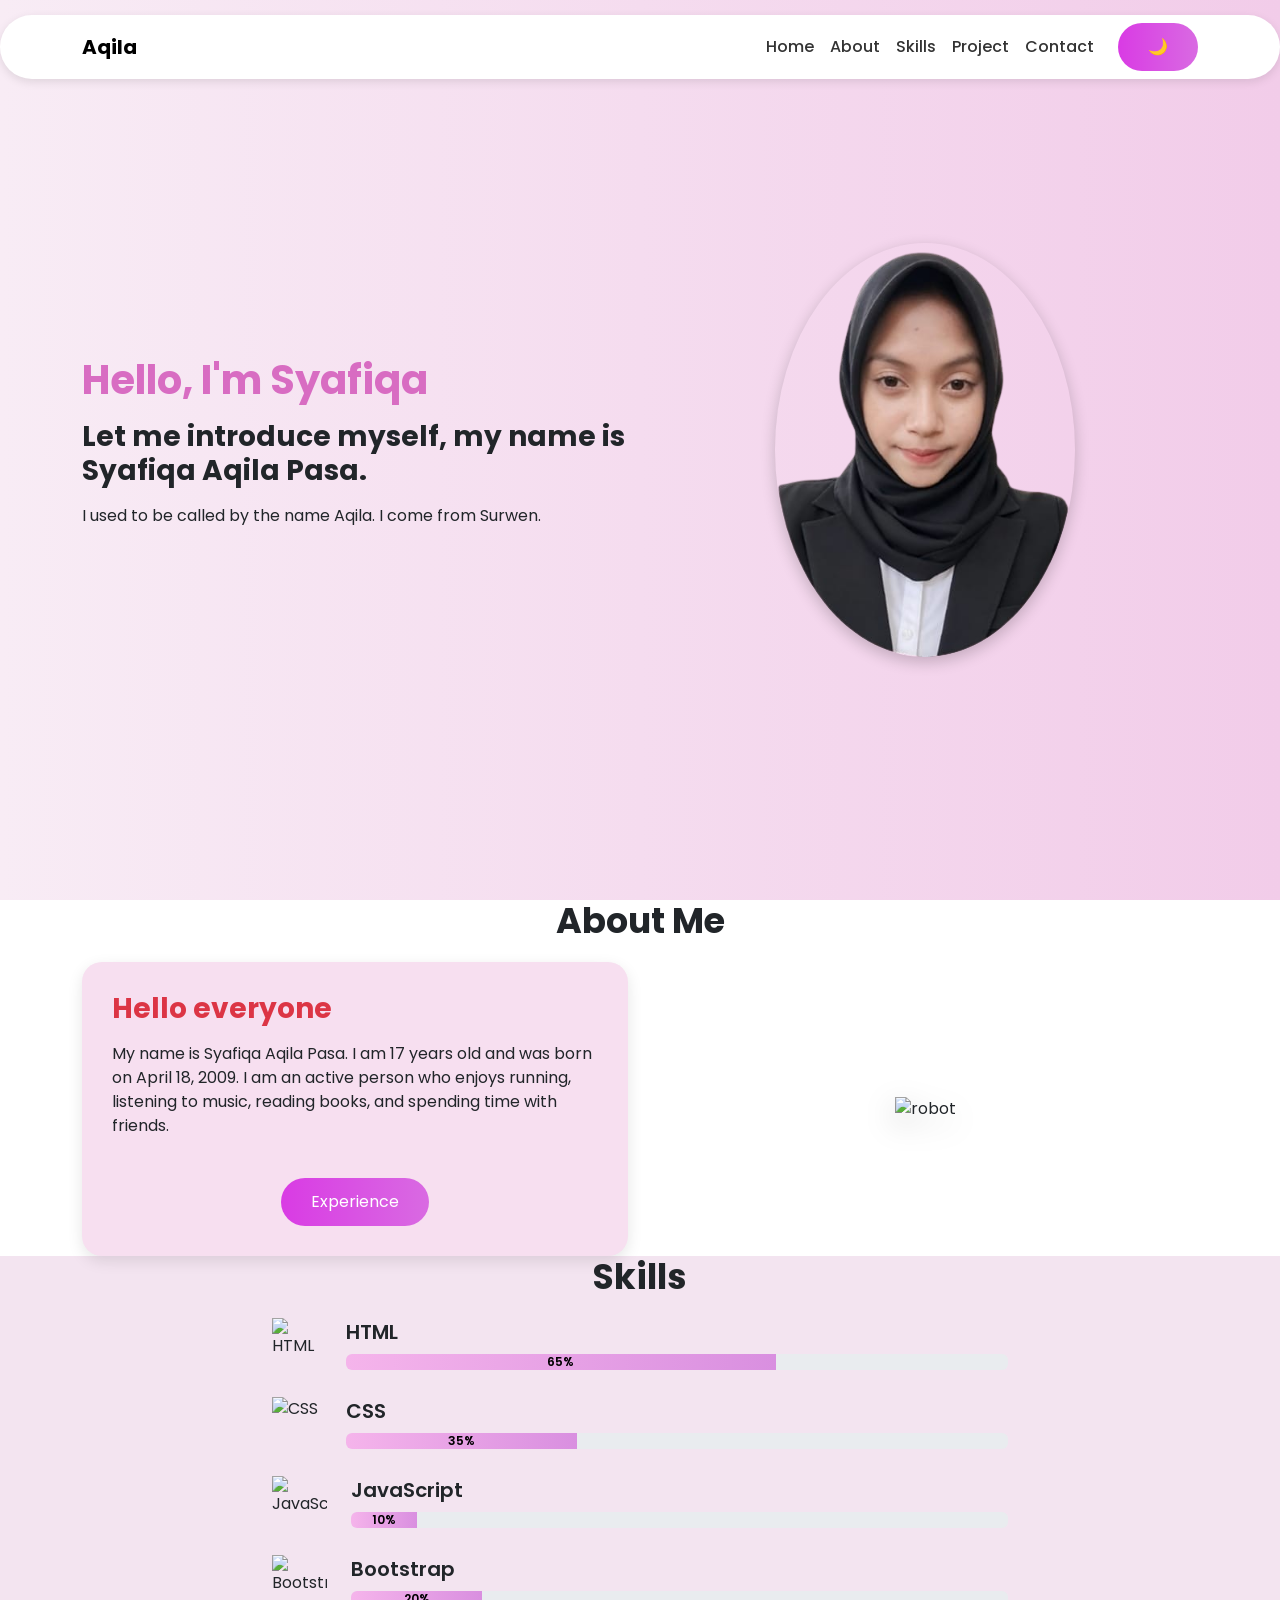
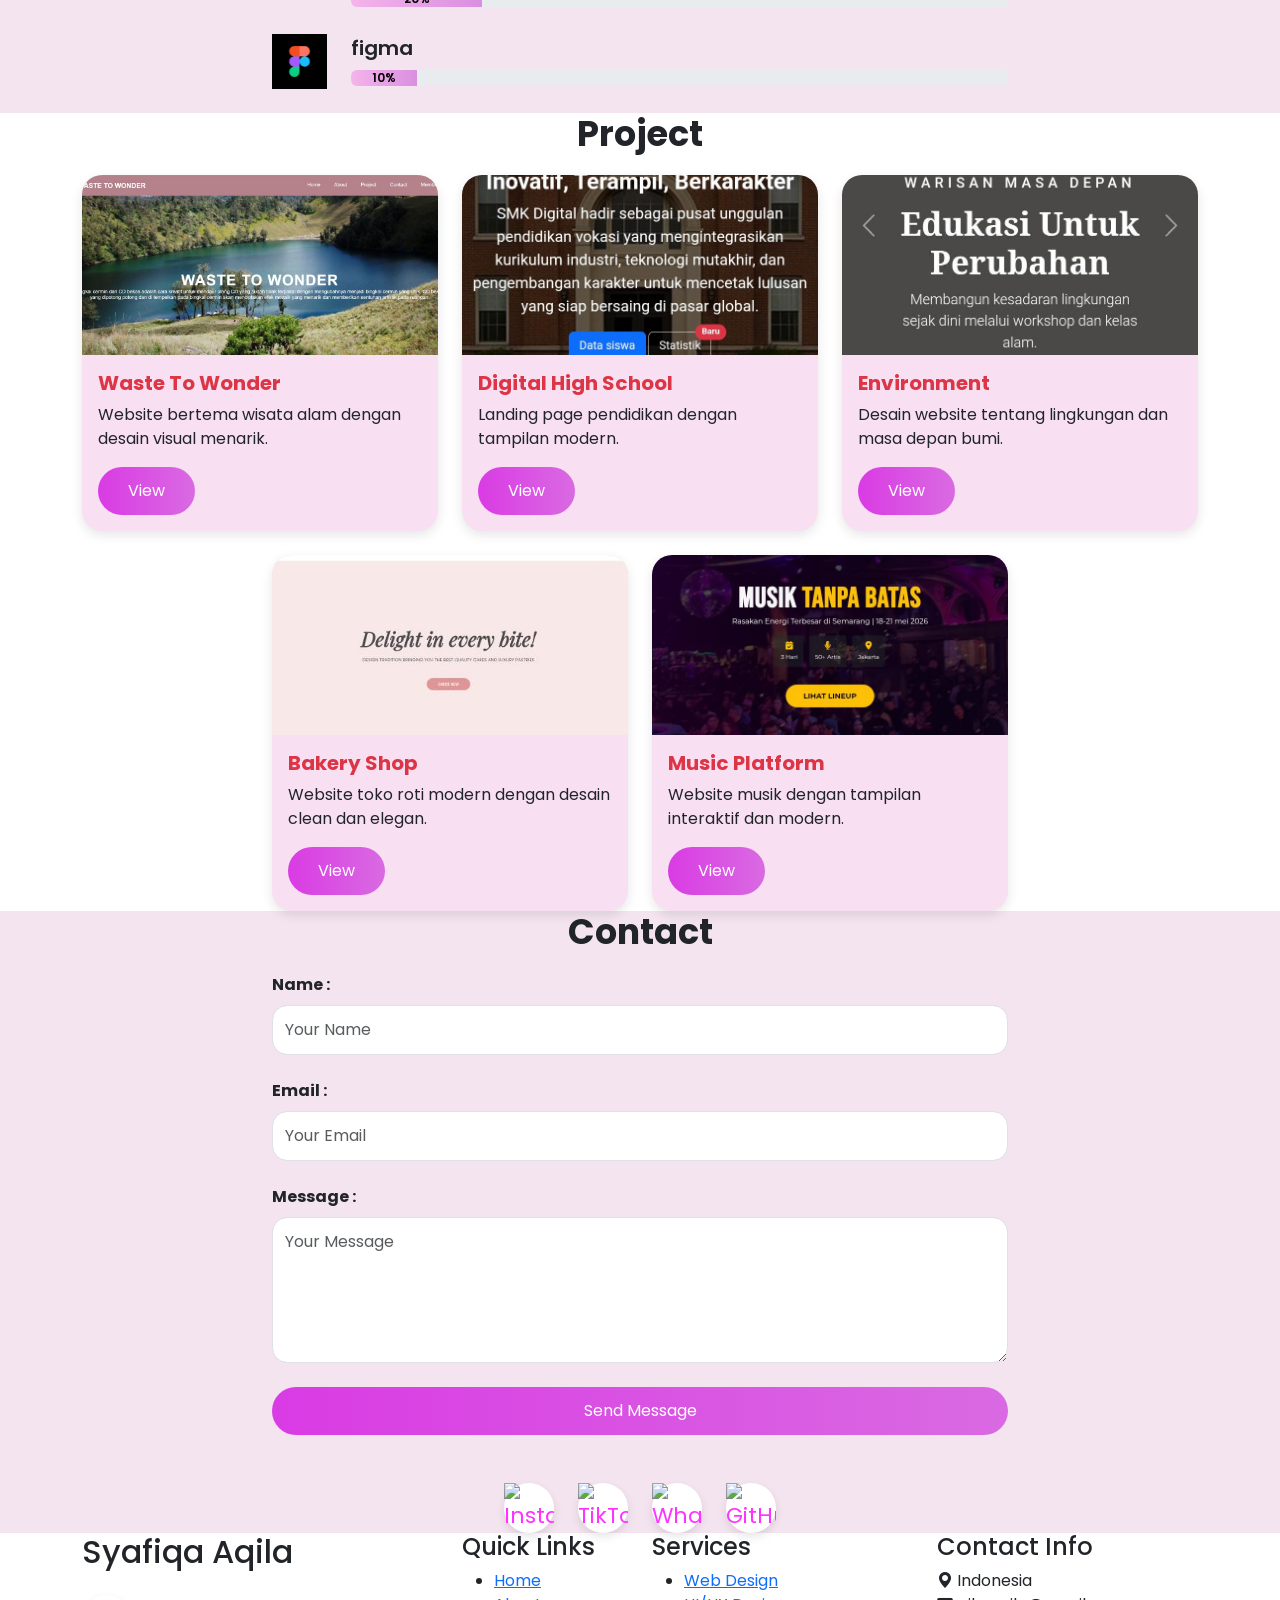
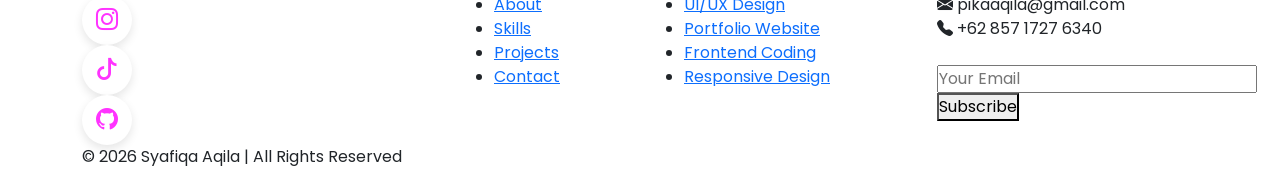
==== commit 5ed395dc: "Update index.html" ====
--- a/index.html
+++ b/index.html
@@ -52,32 +52,22 @@
     </div>
   </nav>
 </div>
-
   <!-- Hero -->
-  <section class="hero d-flex align-items-center" id="home">
+  <section class="hero" id="home">
     <div class="container">
       <div class="row align-items-center">
 
         <div class="col-lg-6">
-          
-          <h1 class="typing-text">
-                     <p></p>Hello, I'm   <span class="type-ismu"> 
-                  Syafiqa
-           </span>
-          </h1>
-
-          <h3 class="fw-bold mt-3 fade-text">
+          <h1>Hello, I'm Syafiqa</h1>
+
+          <h3 class="fw-bold mt-3">
             Let me introduce myself, my name is Syafiqa Aqila Pasa.
           </h3>
 
-          <p class="mt-3 fade-text">
+          <p class="mt-3">
             I used to be called by the name Aqila. I come from Surwen.
           </p>
-
-        </div>
-
-      </div>
-    </div>
+        </div>
 
         <div class="col-lg-6 text-center mt-5 mt-lg-0">
           <img src="yyy1.png" alt="profile">
@@ -106,7 +96,7 @@
               reading books, and spending time with friends.
             </p>
 
-            <h4 class="text-danger fw-bold">Thank You</h4>
+<br>
             <!-- LINK -->
             <div class="d-flex gap-3 justify-content-center">
   
@@ -229,7 +219,7 @@
 
           <img 
             src="fg.jpg" 
-            alt="figma"
+            alt="Figma"
             class="skill-icon"
           >
 
@@ -458,9 +448,112 @@
     </div>
   </section>
 
-  <!-- Footer -->
-  <footer>
-    © 2026, Syafiqa Aqila Pasa. All rights reserved
+<!-- =========================
+            FOOTER
+  ========================== -->
+
+  <footer class="footer-section">
+
+    <!-- Glow Effect -->
+    <div class="glow glow1"></div>
+    <div class="glow glow2"></div>
+
+    <div class="container">
+
+      <div class="row gy-5">
+
+        <!-- ABOUT -->
+        <div class="col-lg-4 col-md-6">
+          <div class="footer-box">
+            <h2 class="footer-logo">
+              Syafiqa Aqila
+            </h2>
+
+
+
+            <!-- SOCIAL -->
+            <div class="social-icons mt-4">
+              <a href="https://instagram.com/liashyaaa"><i class="bi bi-instagram"></i></a>
+              <a href="https://tiktok.com/@aashyaaa_a"><i class="bi bi-tiktok"></i></a>
+              <a href="https://github.com/qilasyafiqaa"><i class="bi bi-github"></i></a>
+            </div>
+          </div>
+        </div>
+
+        <!-- QUICK LINKS -->
+        <div class="col-lg-2 col-md-6">
+          <div class="footer-box">
+            <h4>Quick Links</h4>
+
+            <ul class="footer-links">
+              <li><a href="#home">Home</a></li>
+              <li><a href="#about">About</a></li>
+              <li><a href="#skills">Skills</a></li>
+              <li><a href="#project">Projects</a></li>
+              <li><a href="#contact">Contact</a></li>
+            </ul>
+          </div>
+        </div>
+
+        <!-- SERVICES -->
+        <div class="col-lg-3 col-md-6">
+          <div class="footer-box">
+            <h4>Services</h4>
+
+            <ul class="footer-links">
+              <li><a href="#">Web Design</a></li>
+              <li><a href="#">UI/UX Design</a></li>
+              <li><a href="#">Portfolio Website</a></li>
+              <li><a href="#">Frontend Coding</a></li>
+              <li><a href="#">Responsive Design</a></li>
+            </ul>
+          </div>
+        </div>
+
+        <!-- CONTACT -->
+        <div class="col-lg-3 col-md-6">
+          <div class="footer-box">
+            <h4>Contact Info</h4>
+
+            <div class="contact-item">
+              <i class="bi bi-geo-alt-fill"></i>
+              <span>Indonesia</span>
+            </div>
+
+            <div class="contact-item">
+              <i class="bi bi-envelope-fill"></i>
+              <span>pikaaqila@gmail.com</span>
+            </div>
+
+            <div class="contact-item">
+              <i class="bi bi-telephone-fill"></i>
+              <span>+62 857 1727 6340</span>
+            </div>
+
+            <!-- NEWSLETTER -->
+            <form class="newsletter mt-4">
+              <input type="email" placeholder="Your Email">
+              <button type="submit">
+                Subscribe
+              </button>
+            </form>
+
+          </div>
+        </div>
+
+      </div>
+
+      <!-- FOOTER BOTTOM -->
+      <div class="footer-bottom">
+
+        <p>
+          © 2026 Syafiqa Aqila | All Rights Reserved
+        </p>
+
+      </div>
+
+    </div>
+
   </footer>
 
   <!-- Bootstrap JS -->
@@ -470,4 +563,4 @@
   <script src="portofolio.js"></script>
 
 </body>
-</html>
+</html>       
